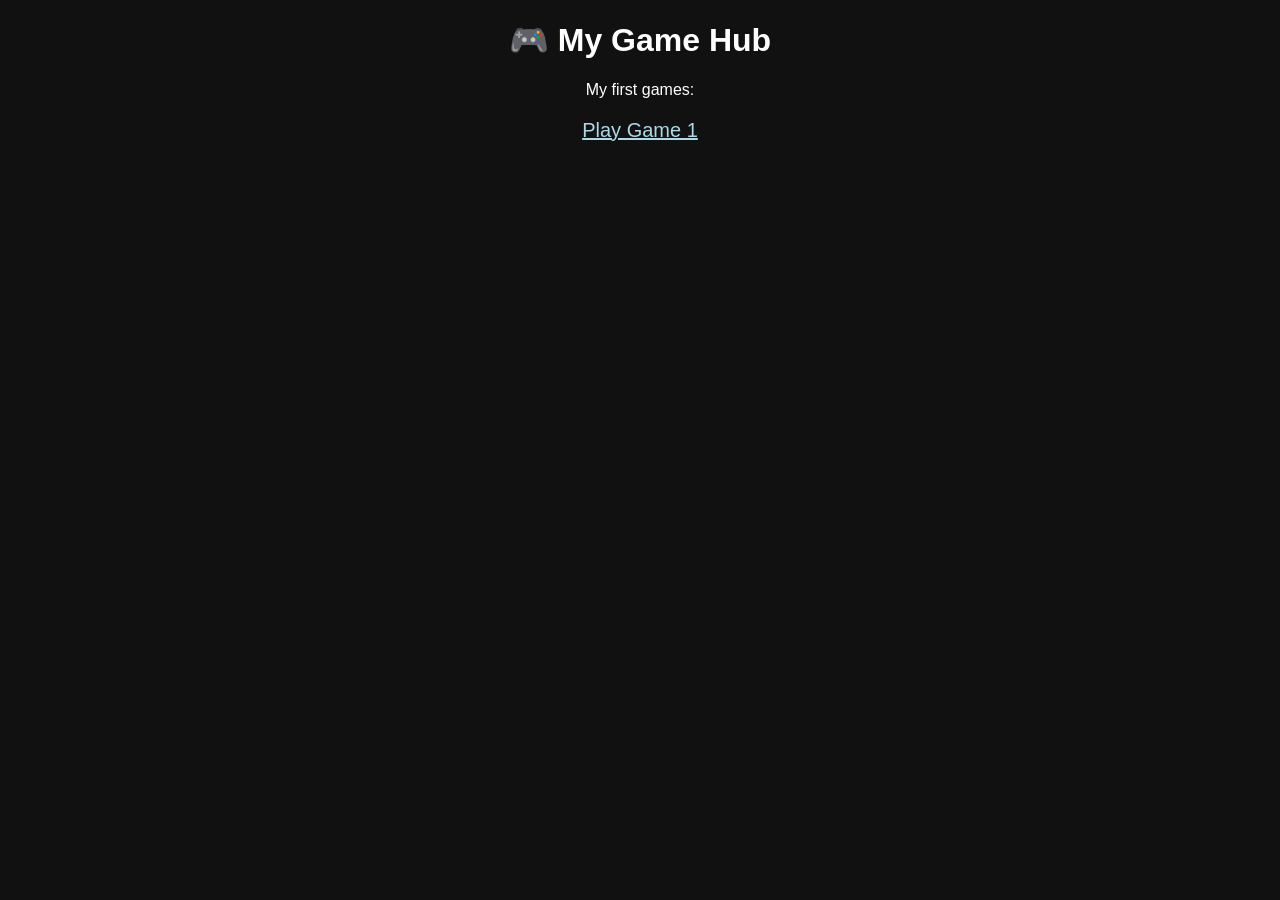
==== index.html @ 980ab37d "Add files via upload" ====
<!DOCTYPE html>
<html>
<head>
  <title>My Game Hub</title>
  <link rel="stylesheet" href="style.css">
</head>
<body>

  <h1>🎮 My Game Hub</h1>

  <p>My first games:</p>

  <a href="game1.html">Play Game 1</a>

</body>
</html>
---- style.css ----
body {
  font-family: Arial;
  text-align: center;
  background: #111;
  color: white;
}

a {
  display: block;
  margin-top: 20px;
  font-size: 20px;
  color: lightblue;
}
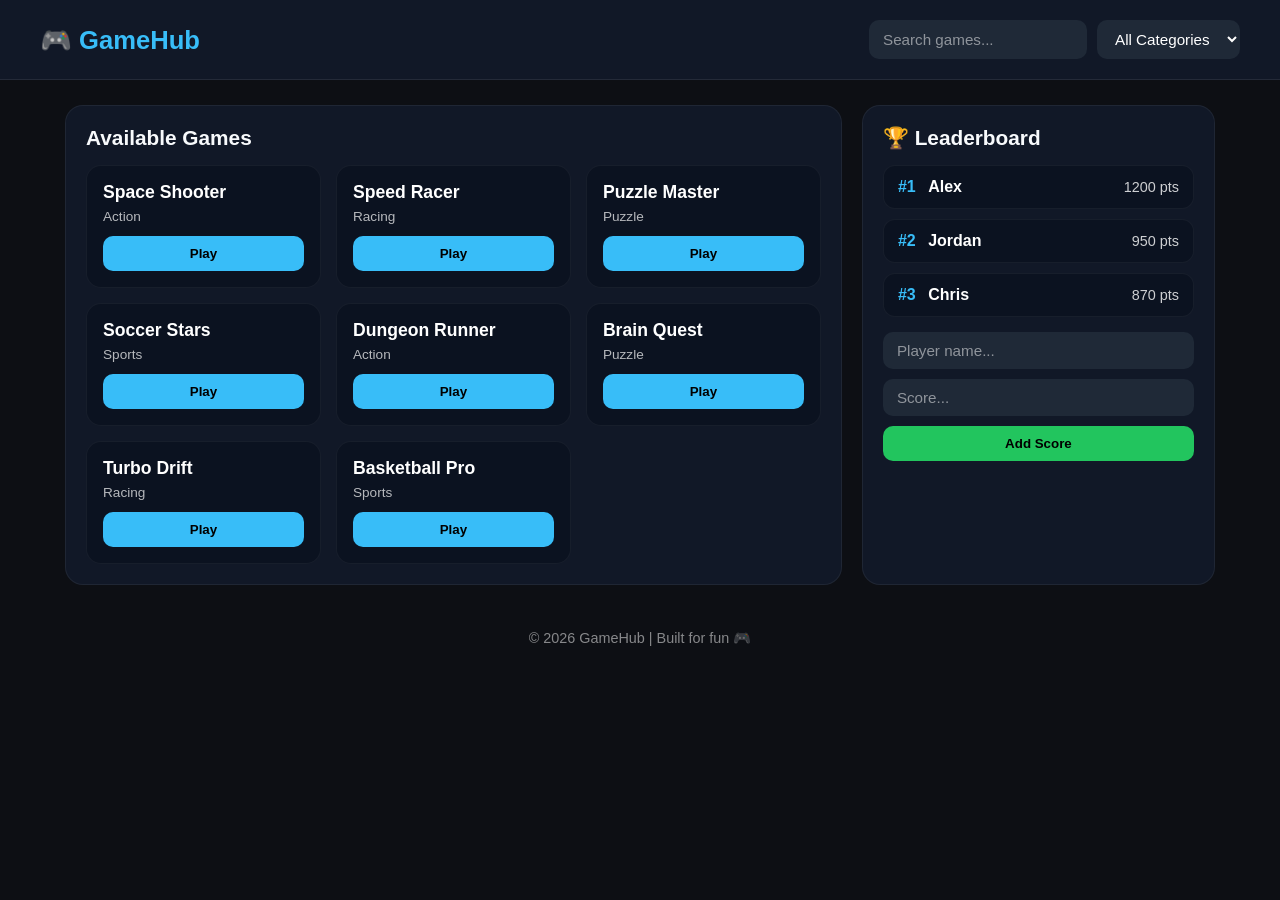
==== commit fa7560c4: "Update index.html" ====
--- a/index.html
+++ b/index.html
@@ -1,16 +1,384 @@
 <!DOCTYPE html>
-<html>
+<html lang="en">
 <head>
-  <title>My Game Hub</title>
-  <link rel="stylesheet" href="style.css">
+  <meta charset="UTF-8" />
+  <meta name="viewport" content="width=device-width, initial-scale=1.0"/>
+  <title>GameHub | Play Games</title>
+  <style>
+    * {
+      margin: 0;
+      padding: 0;
+      box-sizing: border-box;
+      font-family: Arial, sans-serif;
+    }
+
+    body {
+      background: #0d0f14;
+      color: white;
+      min-height: 100vh;
+    }
+
+    header {
+      background: #111827;
+      padding: 20px;
+      border-bottom: 1px solid rgba(255,255,255,0.08);
+    }
+
+    .header-container {
+      max-width: 1200px;
+      margin: auto;
+      display: flex;
+      justify-content: space-between;
+      align-items: center;
+      flex-wrap: wrap;
+      gap: 15px;
+    }
+
+    .logo {
+      font-size: 1.6rem;
+      font-weight: bold;
+      color: #38bdf8;
+    }
+
+    .search-filter {
+      display: flex;
+      gap: 10px;
+      flex-wrap: wrap;
+    }
+
+    input, select {
+      padding: 10px 14px;
+      border-radius: 10px;
+      border: none;
+      outline: none;
+      background: #1f2937;
+      color: white;
+      font-size: 0.95rem;
+    }
+
+    input::placeholder {
+      color: rgba(255,255,255,0.5);
+    }
+
+    main {
+      max-width: 1200px;
+      margin: auto;
+      padding: 25px;
+      display: grid;
+      grid-template-columns: 2.2fr 1fr;
+      gap: 20px;
+    }
+
+    .games-section {
+      background: #111827;
+      border-radius: 18px;
+      padding: 20px;
+      border: 1px solid rgba(255,255,255,0.06);
+    }
+
+    .games-section h2 {
+      margin-bottom: 15px;
+      font-size: 1.3rem;
+      color: #f8fafc;
+    }
+
+    .games-grid {
+      display: grid;
+      grid-template-columns: repeat(auto-fit, minmax(220px, 1fr));
+      gap: 15px;
+    }
+
+    .game-card {
+      background: #0b1220;
+      border-radius: 15px;
+      padding: 16px;
+      border: 1px solid rgba(255,255,255,0.05);
+      transition: 0.2s ease;
+    }
+
+    .game-card:hover {
+      transform: translateY(-4px);
+      border-color: rgba(56,189,248,0.4);
+    }
+
+    .game-title {
+      font-size: 1.1rem;
+      margin-bottom: 6px;
+      font-weight: bold;
+    }
+
+    .game-category {
+      font-size: 0.85rem;
+      opacity: 0.7;
+      margin-bottom: 12px;
+    }
+
+    .play-btn {
+      background: #38bdf8;
+      border: none;
+      padding: 10px 14px;
+      width: 100%;
+      border-radius: 10px;
+      cursor: pointer;
+      font-weight: bold;
+      transition: 0.2s;
+      color: black;
+    }
+
+    .play-btn:hover {
+      background: #0ea5e9;
+    }
+
+    .leaderboard {
+      background: #111827;
+      border-radius: 18px;
+      padding: 20px;
+      border: 1px solid rgba(255,255,255,0.06);
+    }
+
+    .leaderboard h2 {
+      margin-bottom: 15px;
+      font-size: 1.3rem;
+      color: #f8fafc;
+    }
+
+    .leaderboard-list {
+      list-style: none;
+      display: flex;
+      flex-direction: column;
+      gap: 10px;
+    }
+
+    .leaderboard-item {
+      background: #0b1220;
+      padding: 12px 14px;
+      border-radius: 12px;
+      display: flex;
+      justify-content: space-between;
+      align-items: center;
+      border: 1px solid rgba(255,255,255,0.05);
+    }
+
+    .rank {
+      font-weight: bold;
+      color: #38bdf8;
+      margin-right: 8px;
+    }
+
+    .player-name {
+      font-weight: bold;
+    }
+
+    .player-score {
+      font-size: 0.9rem;
+      opacity: 0.8;
+    }
+
+    .add-score {
+      margin-top: 15px;
+      display: flex;
+      flex-direction: column;
+      gap: 10px;
+    }
+
+    .add-score button {
+      background: #22c55e;
+      border: none;
+      padding: 10px;
+      border-radius: 10px;
+      font-weight: bold;
+      cursor: pointer;
+      transition: 0.2s;
+    }
+
+    .add-score button:hover {
+      background: #16a34a;
+    }
+
+    footer {
+      text-align: center;
+      padding: 20px;
+      opacity: 0.5;
+      font-size: 0.9rem;
+    }
+
+    @media(max-width: 900px) {
+      main {
+        grid-template-columns: 1fr;
+      }
+    }
+  </style>
 </head>
+
 <body>
 
-  <h1>🎮 My Game Hub</h1>
-
-  <p>My first games:</p>
-
-  <a href="game1.html">Play Game 1</a>
+  <header>
+    <div class="header-container">
+      <div class="logo">🎮 GameHub</div>
+
+      <div class="search-filter">
+        <input type="text" id="searchInput" placeholder="Search games..." />
+        <select id="categoryFilter">
+          <option value="all">All Categories</option>
+          <option value="Action">Action</option>
+          <option value="Puzzle">Puzzle</option>
+          <option value="Racing">Racing</option>
+          <option value="Sports">Sports</option>
+        </select>
+      </div>
+    </div>
+  </header>
+
+  <main>
+
+    <section class="games-section">
+      <h2>Available Games</h2>
+      <div class="games-grid" id="gamesGrid"></div>
+    </section>
+
+    <aside class="leaderboard">
+      <h2>🏆 Leaderboard</h2>
+      <ul class="leaderboard-list" id="leaderboardList"></ul>
+
+      <div class="add-score">
+        <input type="text" id="playerName" placeholder="Player name..." />
+        <input type="number" id="playerScore" placeholder="Score..." />
+        <button onclick="addScore()">Add Score</button>
+      </div>
+    </aside>
+
+  </main>
+
+  <footer>
+    © 2026 GameHub | Built for fun 🎮
+  </footer>
+
+  <script>
+    // --------------------------
+    // GAME DATA
+    // --------------------------
+    const games = [
+      { name: "Space Shooter", category: "Action", link: "#" },
+      { name: "Speed Racer", category: "Racing", link: "#" },
+      { name: "Puzzle Master", category: "Puzzle", link: "#" },
+      { name: "Soccer Stars", category: "Sports", link: "#" },
+      { name: "Dungeon Runner", category: "Action", link: "#" },
+      { name: "Brain Quest", category: "Puzzle", link: "#" },
+      { name: "Turbo Drift", category: "Racing", link: "#" },
+      { name: "Basketball Pro", category: "Sports", link: "#" }
+    ];
+
+    // --------------------------
+    // LEADERBOARD DATA
+    // --------------------------
+    let leaderboard = JSON.parse(localStorage.getItem("leaderboard")) || [
+      { name: "Alex", score: 1200 },
+      { name: "Jordan", score: 950 },
+      { name: "Chris", score: 870 }
+    ];
+
+    // --------------------------
+    // RENDER GAMES
+    // --------------------------
+    function renderGames(filteredGames) {
+      const grid = document.getElementById("gamesGrid");
+      grid.innerHTML = "";
+
+      filteredGames.forEach(game => {
+        const card = document.createElement("div");
+        card.classList.add("game-card");
+
+        card.innerHTML = `
+          <div class="game-title">${game.name}</div>
+          <div class="game-category">${game.category}</div>
+          <button class="play-btn" onclick="playGame('${game.name}')">Play</button>
+        `;
+
+        grid.appendChild(card);
+      });
+    }
+
+    // --------------------------
+    // PLAY GAME FUNCTION
+    // --------------------------
+    function playGame(gameName) {
+      alert("Launching: " + gameName + " 🎮\n\n(Replace this with real game links!)");
+    }
+
+    // --------------------------
+    // RENDER LEADERBOARD
+    // --------------------------
+    function renderLeaderboard() {
+      const list = document.getElementById("leaderboardList");
+      list.innerHTML = "";
+
+      leaderboard.sort((a, b) => b.score - a.score);
+
+      leaderboard.forEach((player, index) => {
+        const item = document.createElement("li");
+        item.classList.add("leaderboard-item");
+
+        item.innerHTML = `
+          <div>
+            <span class="rank">#${index + 1}</span>
+            <span class="player-name">${player.name}</span>
+          </div>
+          <div class="player-score">${player.score} pts</div>
+        `;
+
+        list.appendChild(item);
+      });
+
+      localStorage.setItem("leaderboard", JSON.stringify(leaderboard));
+    }
+
+    // --------------------------
+    // ADD SCORE
+    // --------------------------
+    function addScore() {
+      const name = document.getElementById("playerName").value.trim();
+      const score = parseInt(document.getElementById("playerScore").value);
+
+      if (!name || isNaN(score)) {
+        alert("Please enter a valid name and score.");
+        return;
+      }
+
+      leaderboard.push({ name, score });
+
+      document.getElementById("playerName").value = "";
+      document.getElementById("playerScore").value = "";
+
+      renderLeaderboard();
+    }
+
+    // --------------------------
+    // FILTER + SEARCH
+    // --------------------------
+    function applyFilters() {
+      const searchValue = document.getElementById("searchInput").value.toLowerCase();
+      const categoryValue = document.getElementById("categoryFilter").value;
+
+      let filtered = games.filter(game =>
+        game.name.toLowerCase().includes(searchValue)
+      );
+
+      if (categoryValue !== "all") {
+        filtered = filtered.filter(game => game.category === categoryValue);
+      }
+
+      renderGames(filtered);
+    }
+
+    document.getElementById("searchInput").addEventListener("input", applyFilters);
+    document.getElementById("categoryFilter").addEventListener("change", applyFilters);
+
+    // --------------------------
+    // INIT
+    // --------------------------
+    renderGames(games);
+    renderLeaderboard();
+  </script>
 
 </body>
-</html>+</html>
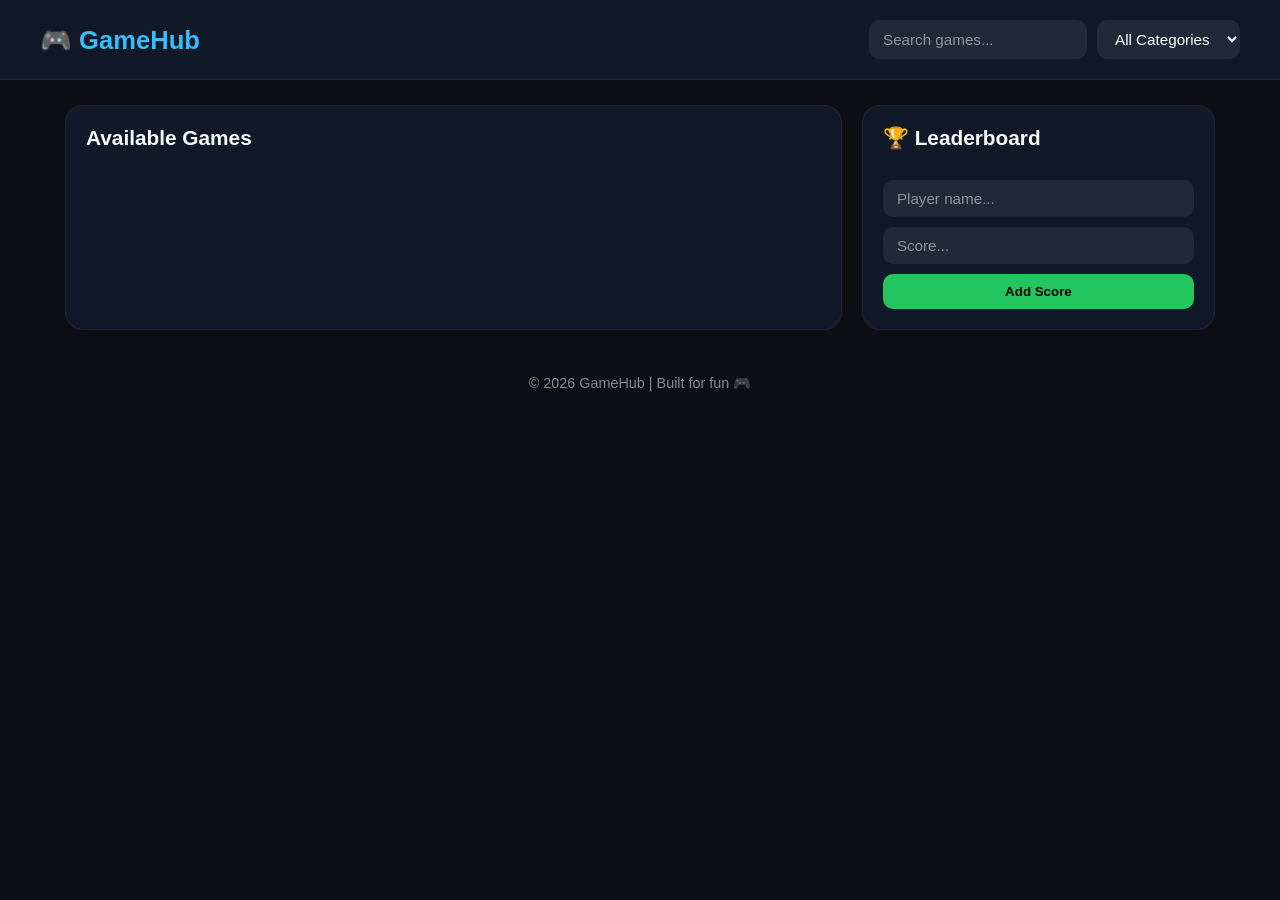
==== commit c3e9a181: "Update index.html" ====
--- a/index.html
+++ b/index.html
@@ -266,6 +266,7 @@
       { name: "Brain Quest", category: "Puzzle", link: "#" },
       { name: "Turbo Drift", category: "Racing", link: "#" },
       { name: "Basketball Pro", category: "Sports", link: "#" }
+      { name: "Snake", category: "Action", link: "games/snake.html" }
     ];
 
     // --------------------------
